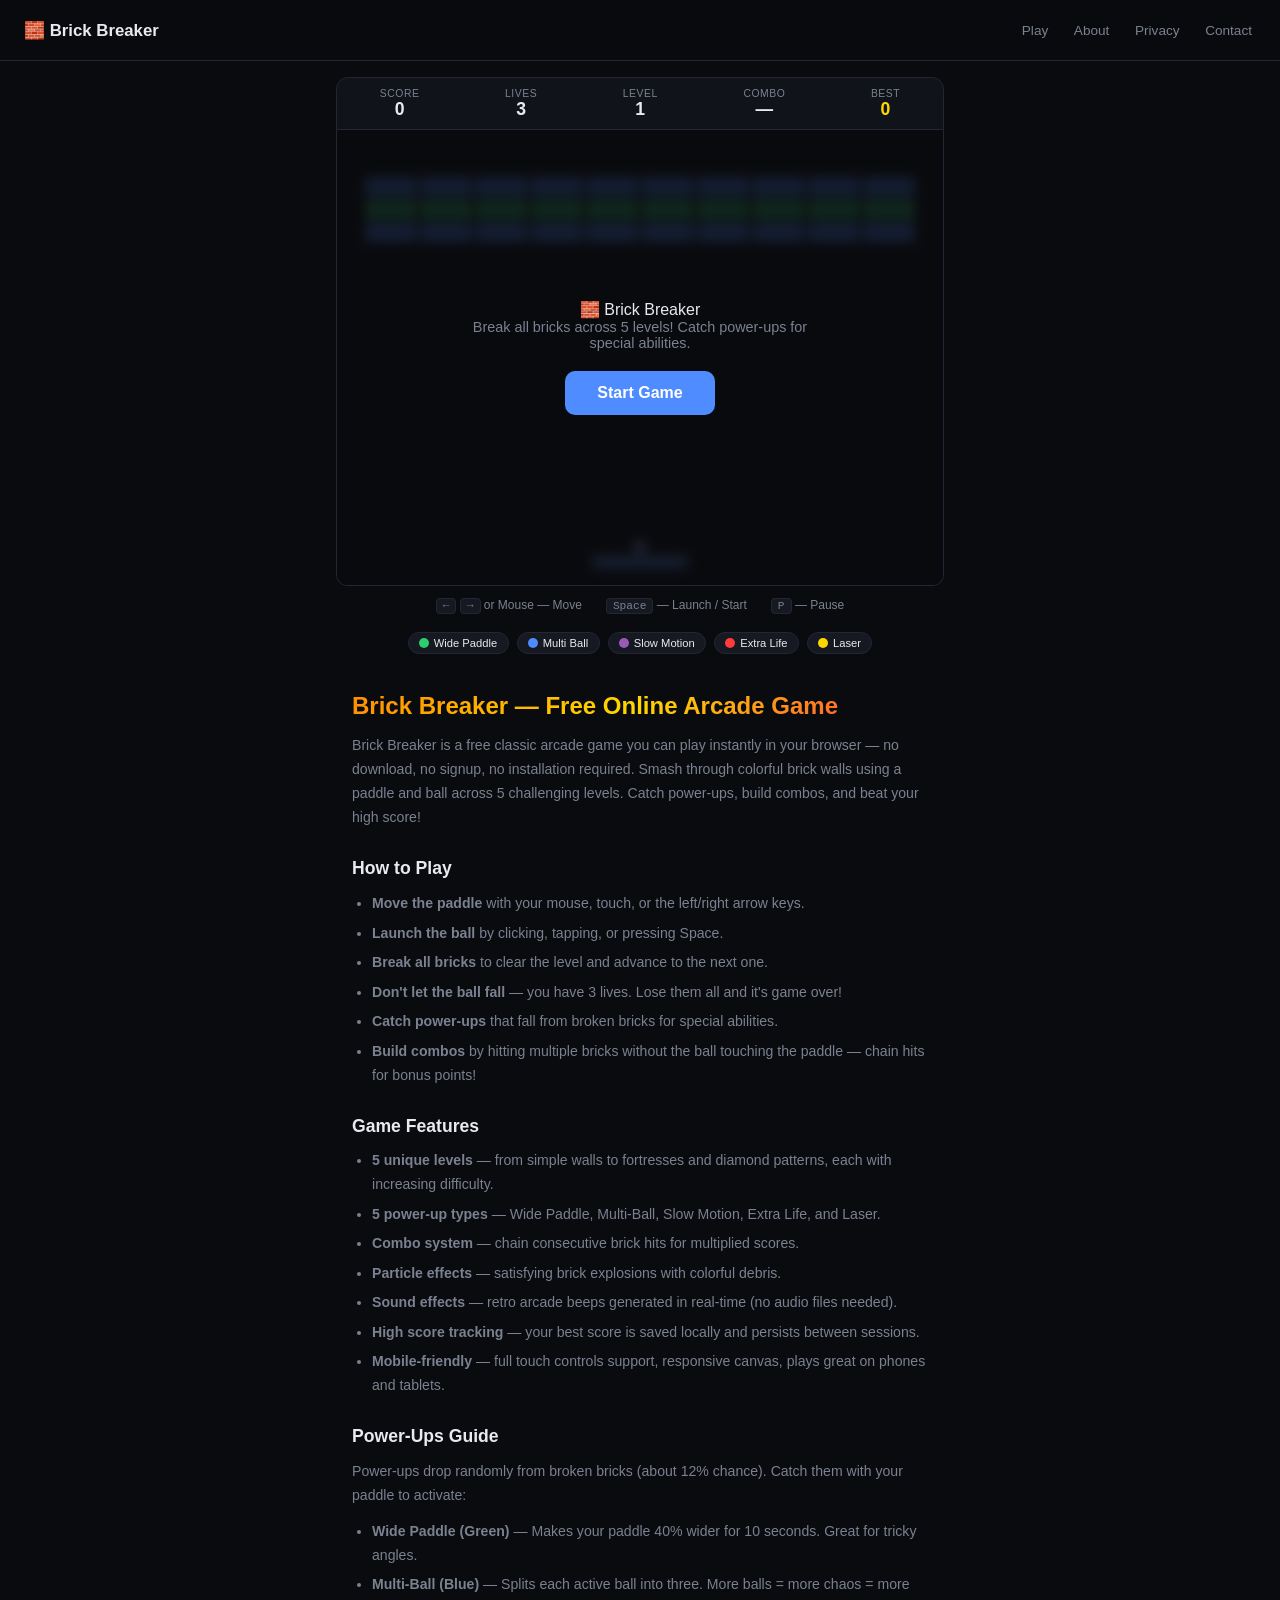
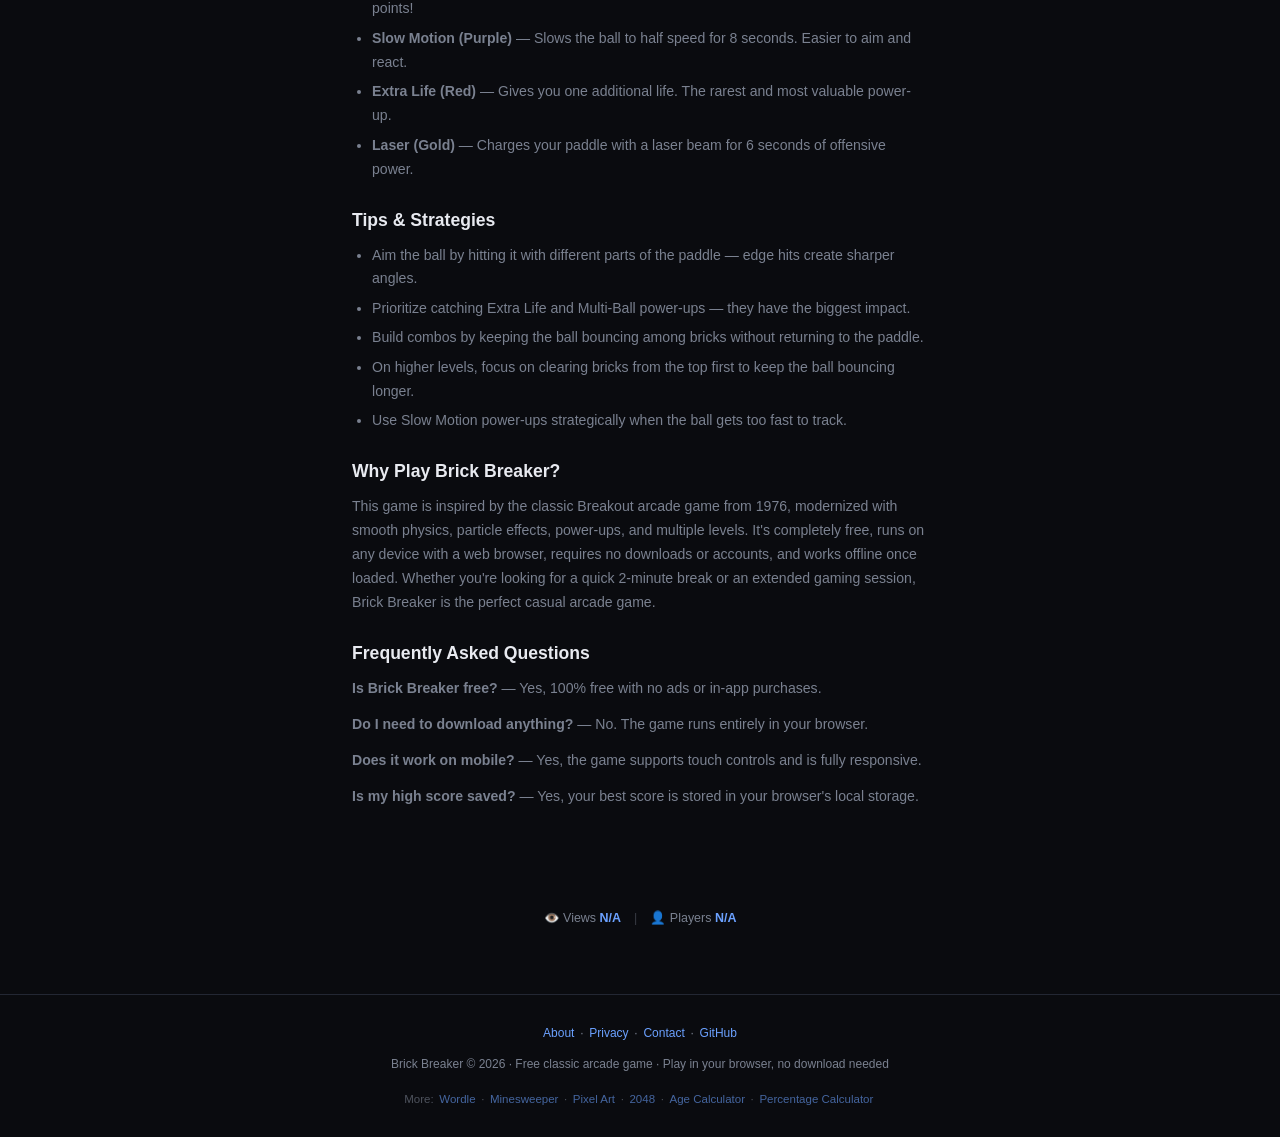
==== index.html @ 803bb469 "Fix ad empty space: controlled height + cross-origin iframe check" ====
<!DOCTYPE html>
<html lang="en">
<head>
    <meta charset="UTF-8">
    <meta name="viewport" content="width=device-width, initial-scale=1.0">
    <meta name="theme-color" content="#0a0b0f">
    <meta name="description" content="Play Brick Breaker — free arcade game with 5 levels, power-ups, and combos. No download, instant play.">
    <meta name="author" content="Brick Breaker">
    <meta name="robots" content="index, follow">
    <link rel="canonical" href="https://jimmywithfiona.com/brick-breaker/">

    <meta name="keywords" content="brick breaker, play brick breaker, brick breaker online, arcade game, breakout game, classic arcade">
    <meta property="og:type" content="website">
    <meta property="og:site_name" content="Brick Breaker">
    <meta property="og:locale" content="en_US">
    <meta property="og:title" content="Brick Breaker — Free Arcade Game | Play Online">
    <meta property="og:description" content="Play Brick Breaker — free arcade game with 5 levels, power-ups, and combos. No download, instant play.">
    <meta property="og:url" content="https://jimmywithfiona.com/brick-breaker/">
    <meta property="og:image" content="https://jimmywithfiona.com/brick-breaker/og.png">
    <meta name="twitter:card" content="summary_large_image">
    <meta name="twitter:title" content="Brick Breaker — Free Arcade Game | Play Online">
    <meta name="twitter:description" content="Play Brick Breaker — free arcade game with 5 levels, power-ups, and combos. No download, instant play.">
    <meta name="twitter:image" content="https://jimmywithfiona.com/brick-breaker/og.png">

    <!-- Favicon -->
    <link rel="icon" type="image/svg+xml" href="favicon.svg">
<link rel="apple-touch-icon" href="apple-touch-icon.png">    <meta name="apple-mobile-web-app-title" content="Brick Breaker">

    <!-- Open Graph -->

    <!-- Twitter Card -->

    <!-- Preconnect for performance -->
    <link rel="preconnect" href="https://pagead2.googlesyndication.com">
    <link rel="preconnect" href="https://api.counterapi.dev">

    <title>Brick Breaker — Free Arcade Game | Play Online</title>

    <!-- Structured Data: VideoGame -->
    <script type="application/ld+json">
    {
      "@context": "https://schema.org",
      "@type": "VideoGame",
      "name": "Brick Breaker",
      "alternateName": "Breakout Game",
      "description": "A free classic arcade brick breaking game with 5 levels, power-ups, combos, and particle effects. Play instantly in your browser — no download required.",
      "url": "https://jimmywithfiona.com/brick-breaker/",
      "genre": ["Arcade", "Action", "Puzzle", "Casual"],
      "gamePlatform": "Web Browser",
      "applicationCategory": "Game",
      "operatingSystem": "Any (Web Browser)",
      "playMode": "SinglePlayer",
      "inLanguage": "en",
      "offers": {
        "@type": "Offer",
        "price": "0",
        "priceCurrency": "USD"
      },
      "publisher": {
        "@type": "Organization",
        "name": "Brick Breaker",
        "url": "https://jimmywithfiona.com/brick-breaker/"
      }
    }
    </script>
    <!-- Structured Data: FAQPage -->
    <script type="application/ld+json">
    {
      "@context": "https://schema.org",
      "@type": "FAQPage",
      "mainEntity": [
        {
          "@type": "Question",
          "name": "Is Brick Breaker free to play?",
          "acceptedAnswer": { "@type": "Answer", "text": "Yes, Brick Breaker is 100% free with no ads or in-app purchases. Play directly in your browser." }
        },
        {
          "@type": "Question",
          "name": "Do I need to download anything to play?",
          "acceptedAnswer": { "@type": "Answer", "text": "No. The game runs entirely in your browser with no downloads or installations required." }
        },
        {
          "@type": "Question",
          "name": "Does Brick Breaker work on mobile phones?",
          "acceptedAnswer": { "@type": "Answer", "text": "Yes, the game supports touch controls and is fully responsive, working great on phones and tablets." }
        },
        {
          "@type": "Question",
          "name": "Is my high score saved?",
          "acceptedAnswer": { "@type": "Answer", "text": "Yes, your best score is stored in your browser's local storage and persists between sessions." }
        },
        {
          "@type": "Question",
          "name": "How many levels does Brick Breaker have?",
          "acceptedAnswer": { "@type": "Answer", "text": "The game has 5 unique levels with distinct layouts: rows, pyramid, checkerboard, fortress, and diamond patterns." }
        }
      ]
    }
    </script>
    <!-- Structured Data: BreadcrumbList -->
    <script type="application/ld+json">
    {
      "@context": "https://schema.org",
      "@type": "BreadcrumbList",
      "itemListElement": [
        { "@type": "ListItem", "position": 1, "name": "Home", "item": "https://jimmywithfiona.com/" },
        { "@type": "ListItem", "position": 2, "name": "Brick Breaker", "item": "https://jimmywithfiona.com/brick-breaker/" }
      ]
    }
    </script>

    <style>
        * { margin: 0; padding: 0; box-sizing: border-box; }
        :root {
            --bg: #0a0b0f;
            --bg-2: #11131a;
            --card: #161922;
            --border: #232733;
            --text: #e8eaf0;
            --text-dim: #7a8190;
            --accent: #4f8cff;
            --accent-hover: #6ba1ff;
            --red: #ff3b3b;
            --green: #2ecc71;
            --gold: #ffd700;
        }
        body {
            font-family: -apple-system, BlinkMacSystemFont, "Segoe UI", Roboto, "Helvetica Neue", sans-serif;
            background: var(--bg);
            color: var(--text);
            min-height: 100vh;
            display: flex;
            flex-direction: column;
            align-items: center;
        }
        .navbar {
            width: 100%;
            display: flex;
            justify-content: space-between;
            align-items: center;
            padding: 0.75rem 1.5rem;
            border-bottom: 1px solid var(--border);
            position: sticky;
            top: 0;
            background: rgba(10,11,15,0.92);
            backdrop-filter: blur(12px);
            z-index: 50;
        }
        .navbar .brand {
            font-weight: 800;
            color: var(--text);
            text-decoration: none;
            font-size: 1.05rem;
            display: flex;
            align-items: center;
            gap: 0.4rem;
        }
        .navbar .nav-links { display: flex; gap: 1.1rem; }
        .navbar .nav-links a {
            color: var(--text-dim);
            text-decoration: none;
            font-size: 0.85rem;
            transition: color .2s;
        }
        .navbar .nav-links a:hover { color: var(--text); }

        .game-wrap {
            width: 100%;
            max-width: 640px;
            padding: 1rem;
        }

        /* HUD */
        .hud {
            display: flex;
            justify-content: space-around;
            padding: 0.6rem 0;
            background: var(--bg-2);
            border: 1px solid var(--border);
            border-radius: 12px 12px 0 0;
            font-size: 0.8rem;
        }
        .hud-item { display: flex; flex-direction: column; align-items: center; }
        .hud-label { color: var(--text-dim); font-size: 0.65rem; text-transform: uppercase; letter-spacing: 0.05em; }
        .hud-value { font-weight: 700; font-size: 1.1rem; font-variant-numeric: tabular-nums; }
        .hud-value.gold { color: var(--gold); }

        /* Canvas */
        .canvas-container {
            position: relative;
            background: var(--bg-2);
            border: 1px solid var(--border);
            border-top: none;
            border-radius: 0 0 12px 12px;
            overflow: hidden;
        }
        canvas {
            display: block;
            width: 100%;
            height: auto;
            background: var(--bg);
            touch-action: none;
        }
        .overlay {
            position: absolute;
            inset: 0;
            background: rgba(10,11,15,0.85);
            backdrop-filter: blur(6px);
            display: flex;
            flex-direction: column;
            align-items: center;
            justify-content: center;
            text-align: center;
            padding: 2rem;
        }
        .overlay h2 {
            font-size: 1.8rem;
            margin-bottom: 0.5rem;
            background: linear-gradient(135deg, #ff8c00, #ffd700, #ff3b3b);
            -webkit-background-clip: text;
            -webkit-text-fill-color: transparent;
            background-clip: text;
        }
        .overlay p { color: var(--text-dim); margin-bottom: 1.25rem; font-size: 0.9rem; max-width: 340px; }
        .btn-start {
            background: var(--accent);
            color: #fff;
            border: none;
            padding: 0.8rem 2rem;
            border-radius: 10px;
            font-size: 1rem;
            font-weight: 700;
            cursor: pointer;
            transition: background .2s, transform .1s;
        }
        .btn-start:hover { background: var(--accent-hover); }
        .btn-start:active { transform: scale(0.96); }

        /* Controls hint */
        .controls {
            display: flex;
            justify-content: center;
            gap: 1.5rem;
            padding: 0.75rem;
            font-size: 0.75rem;
            color: var(--text-dim);
        }
        .controls kbd {
            background: var(--card);
            border: 1px solid var(--border);
            border-radius: 4px;
            padding: 1px 6px;
            font-size: 0.7rem;
        }

        /* Power-up legend */
        .legend {
            display: flex;
            flex-wrap: wrap;
            justify-content: center;
            gap: 0.5rem;
            padding: 0.5rem;
        }
        .legend-item {
            display: flex;
            align-items: center;
            gap: 0.3rem;
            background: var(--card);
            border: 1px solid var(--border);
            border-radius: 999px;
            padding: 0.25rem 0.65rem;
            font-size: 0.7rem;
        }
        .legend-dot { width: 10px; height: 10px; border-radius: 50%; }

        /* SEO content */
        .seo-content {
            max-width: 640px;
            padding: 1.5rem 1rem 3rem;
            color: var(--text-dim);
            font-size: 0.88rem;
            line-height: 1.7;
        }
        .seo-content h2 {
            color: var(--text);
            font-size: 1.1rem;
            margin: 1.5rem 0 0.5rem;
        }
        .seo-content h1 {
            font-size: 1.5rem;
            margin-bottom: 0.5rem;
            background: linear-gradient(135deg, #ff8c00, #ffd700, #ff3b3b);
            -webkit-background-clip: text;
            -webkit-text-fill-color: transparent;
            background-clip: text;
        }
        .seo-content p { margin-bottom: 0.75rem; }
        .seo-content ul { margin: 0 0 0.75rem 1.25rem; }
        .seo-content li { margin-bottom: 0.35rem; }

        footer {
            text-align: center;
            padding: 1.25rem;
            color: var(--text-dim);
            font-size: 0.75rem;
            border-top: 1px solid var(--border);
            width: 100%;
        }
        footer a { color: var(--accent-hover); text-decoration: none; }

        .stats {
            text-align: center;
            margin: 0 0 1rem;
            font-size: 0.78rem;
            color: var(--text-dim);
        }
        .stats strong { color: var(--accent-hover); font-variant-numeric: tabular-nums; }
        .stat-divider { margin: 0 0.6rem; opacity: 0.4; }
    

    /* UX fixes: touch targets, font sizes */
    @media (max-width: 768px) {
        .navbar .nav-links a {
            padding: 0.5rem 0.3rem;
            min-height: 44px;
            display: flex;
            align-items: center;
        }
        .navbar { padding: 0.5rem 0.75rem; }
        .navbar .brand { font-size: 0.95rem; }
        .navbar .nav-links { gap: 0.3rem; }
        input[type="text"], input[type="number"], select, textarea {
            font-size: 16px !important;
        }
        .tab { min-height: 44px; display: flex; align-items: center; }
        .preset-btn { min-height: 44px; }
        .unit-toggle button { min-height: 44px; padding: 0.5rem 0.75rem; }
        .btn { min-height: 44px; }
        .legend-item, .outlet { min-height: 44px; }
    }
    /* Scroll to top button */
    .scroll-top {
        position: fixed;
        bottom: 1.5rem;
        right: 1.5rem;
        width: 44px;
        height: 44px;
        border-radius: 50%;
        background: var(--accent, #4f8cff);
        color: #fff;
        border: none;
        cursor: pointer;
        font-size: 1.2rem;
        display: none;
        z-index: 100;
        align-items: center;
        justify-content: center;
        box-shadow: 0 2px 12px rgba(0,0,0,0.3);
        transition: opacity 0.3s;
    }
    .scroll-top.visible { display: flex; }

    
    /* UX: touch targets + mobile fixes */
    body { overflow-x: hidden !important; }
    .nav-links a, .navbar .nav-links a, .topbar .nav-links a {
        display: inline-flex; align-items: center;
        min-height: 36px; padding: 0.4rem 0.25rem;
    }
    footer a, footer p a {
        display: inline-block; min-height: 36px; line-height: 36px;
        padding: 0 0.15rem;
    }
    @media (max-width: 768px) {
        .nav-links a, .navbar .nav-links a, .topbar .nav-links a, footer a {
            min-height: 44px !important; line-height: 44px;
            padding: 0 0.3rem;
        }
        .nav-links, .navbar .nav-links, .topbar .nav-links { flex-wrap: wrap; gap: 0.2rem; }
        input, select, textarea { font-size: 16px !important; }
        .tab, .preset-btn, .unit-toggle button, .btn { min-height: 44px; }
        .tool-link, .outlet, .story, .quiz-option { min-height: 44px; }
    }    .navbar .nav-links a, .topbar .nav-links a, .nav-links a {
        padding: 0.5rem 0.25rem;
        min-height: 36px;
        display: inline-flex;
        align-items: center;
    }
    body { overflow-x: hidden; }
    @media (max-width: 768px) {
        .navbar .nav-links a, .topbar .nav-links a, .nav-links a {
            min-height: 44px;
            padding: 0.5rem 0.4rem;
        }
        .navbar .nav-links, .topbar .nav-links, .nav-links {
            flex-wrap: wrap;
            gap: 0.2rem;
        }
        input, select, textarea { font-size: 16px !important; }
        .tab, .preset-btn, .unit-toggle button, .btn { min-height: 44px; }
    }

    </style>
    <link rel="prefetch" href="/game-2048/">
    <link rel="prefetch" href="/win98-simulator/">
<script type="application/ld+json">
{"@context":"https://schema.org","@type":"WebApplication","name":"Brick","url":"https://jimmywithfiona.com/brick-breaker/","description":"Play Brick Breaker — free arcade game with 5 levels, power-ups, and combos. No download, instant play.","applicationCategory":"DesignApplication","operatingSystem":"Any (Web Browser)","offers":{"@type":"Offer","price":"0","priceCurrency":"USD"}}
</script>
</head>
<body>

<nav class="navbar">
    <a class="brand" href="index.html">🧱 Brick Breaker</a>
    <div class="nav-links">
        <a href="index.html">Play</a>
        <a href="about.html">About</a>
        <a href="privacy.html">Privacy</a>
        <a href="contact.html">Contact</a>
    </div>
</nav>

<main class="game-wrap">
<!-- AdSense Ad Unit -->
<ins class="adsbygoogle"
     style="display:block;max-height:280px;overflow:hidden;min-height:0"
     data-ad-client="ca-pub-1840337371416691"
     data-ad-slot="5549785669"
     data-ad-format="auto"
     data-full-width-responsive="true"></ins>
<script>
     (adsbygoogle = window.adsbygoogle || []).push({});
     window.addEventListener('load',function(){setTimeout(function(){document.querySelectorAll('ins.adsbygoogle[data-ad-slot="5549785669"]').forEach(function(el){try{var ifr=el.querySelector('iframe');if(ifr){var ib=ifr.contentWindow.document.body;if(!ib||ib.scrollHeight<10){el.style.display='none';}}}catch(e){var r=el.getBoundingClientRect();if(r.height<10){el.style.display='none';}}});},6000);});
</script>


    <!-- HUD -->
    <div class="hud">
        <div class="hud-item"><span class="hud-label">Score</span><span class="hud-value" id="score">0</span></div>
        <div class="hud-item"><span class="hud-label">Lives</span><span class="hud-value" id="lives">3</span></div>
        <div class="hud-item"><span class="hud-label">Level</span><span class="hud-value" id="level">1</span></div>
        <div class="hud-item"><span class="hud-label">Combo</span><span class="hud-value" id="combo">—</span></div>
        <div class="hud-item"><span class="hud-label">Best</span><span class="hud-value gold" id="highScore">0</span></div>
    </div>

    <!-- Canvas -->
    <div class="canvas-container">
        <canvas id="gameCanvas" width="640" height="480"></canvas>
        <div class="overlay" id="overlay">
            <div id="overlayTitle" class="overlay-title">🧱 Brick Breaker</div>
            <p id="overlayText">Break all bricks across 5 levels! Catch power-ups for special abilities.</p>
            <button class="btn-start" id="startBtn">Start Game</button>
        </div>
    </div>

    <!-- Controls -->
    <div class="controls">
        <span><kbd>←</kbd> <kbd>→</kbd> or Mouse — Move</span>
        <span><kbd>Space</kbd> — Launch / Start</span>
        <span><kbd>P</kbd> — Pause</span>
    </div>

    <!-- Power-up legend -->
    <div class="legend">
        <div class="legend-item"><span class="legend-dot" style="background:#2ecc71"></span>Wide Paddle</div>
        <div class="legend-item"><span class="legend-dot" style="background:#4f8cff"></span>Multi Ball</div>
        <div class="legend-item"><span class="legend-dot" style="background:#9b59b6"></span>Slow Motion</div>
        <div class="legend-item"><span class="legend-dot" style="background:#ff3b3b"></span>Extra Life</div>
        <div class="legend-item"><span class="legend-dot" style="background:#ffd700"></span>Laser</div>
    </div>
</div>

<!-- SEO Content (below game, crawlable) -->
<div class="seo-content">
    <h1>Brick Breaker — Free Online Arcade Game</h1>
    <p>Brick Breaker is a free classic arcade game you can play instantly in your browser — no download, no signup, no installation required. Smash through colorful brick walls using a paddle and ball across 5 challenging levels. Catch power-ups, build combos, and beat your high score!</p>

    <h2>How to Play</h2>
    <ul>
        <li><strong>Move the paddle</strong> with your mouse, touch, or the left/right arrow keys.</li>
        <li><strong>Launch the ball</strong> by clicking, tapping, or pressing Space.</li>
        <li><strong>Break all bricks</strong> to clear the level and advance to the next one.</li>
        <li><strong>Don't let the ball fall</strong> — you have 3 lives. Lose them all and it's game over!</li>
        <li><strong>Catch power-ups</strong> that fall from broken bricks for special abilities.</li>
        <li><strong>Build combos</strong> by hitting multiple bricks without the ball touching the paddle — chain hits for bonus points!</li>
    </ul>

    <h2>Game Features</h2>
    <ul>
        <li><strong>5 unique levels</strong> — from simple walls to fortresses and diamond patterns, each with increasing difficulty.</li>
        <li><strong>5 power-up types</strong> — Wide Paddle, Multi-Ball, Slow Motion, Extra Life, and Laser.</li>
        <li><strong>Combo system</strong> — chain consecutive brick hits for multiplied scores.</li>
        <li><strong>Particle effects</strong> — satisfying brick explosions with colorful debris.</li>
        <li><strong>Sound effects</strong> — retro arcade beeps generated in real-time (no audio files needed).</li>
        <li><strong>High score tracking</strong> — your best score is saved locally and persists between sessions.</li>
        <li><strong>Mobile-friendly</strong> — full touch controls support, responsive canvas, plays great on phones and tablets.</li>
    </ul>

    <h2>Power-Ups Guide</h2>
    <p>Power-ups drop randomly from broken bricks (about 12% chance). Catch them with your paddle to activate:</p>
    <ul>
        <li><strong>Wide Paddle (Green)</strong> — Makes your paddle 40% wider for 10 seconds. Great for tricky angles.</li>
        <li><strong>Multi-Ball (Blue)</strong> — Splits each active ball into three. More balls = more chaos = more points!</li>
        <li><strong>Slow Motion (Purple)</strong> — Slows the ball to half speed for 8 seconds. Easier to aim and react.</li>
        <li><strong>Extra Life (Red)</strong> — Gives you one additional life. The rarest and most valuable power-up.</li>
        <li><strong>Laser (Gold)</strong> — Charges your paddle with a laser beam for 6 seconds of offensive power.</li>
    </ul>

    <h2>Tips & Strategies</h2>
    <ul>
        <li>Aim the ball by hitting it with different parts of the paddle — edge hits create sharper angles.</li>
        <li>Prioritize catching Extra Life and Multi-Ball power-ups — they have the biggest impact.</li>
        <li>Build combos by keeping the ball bouncing among bricks without returning to the paddle.</li>
        <li>On higher levels, focus on clearing bricks from the top first to keep the ball bouncing longer.</li>
        <li>Use Slow Motion power-ups strategically when the ball gets too fast to track.</li>
    </ul>

    <h2>Why Play Brick Breaker?</h2>
    <p>This game is inspired by the classic Breakout arcade game from 1976, modernized with smooth physics, particle effects, power-ups, and multiple levels. It's completely free, runs on any device with a web browser, requires no downloads or accounts, and works offline once loaded. Whether you're looking for a quick 2-minute break or an extended gaming session, Brick Breaker is the perfect casual arcade game.</p>

    <h2>Frequently Asked Questions</h2>
    <p><strong>Is Brick Breaker free?</strong> — Yes, 100% free with no ads or in-app purchases.</p>
    <p><strong>Do I need to download anything?</strong> — No. The game runs entirely in your browser.</p>
    <p><strong>Does it work on mobile?</strong> — Yes, the game supports touch controls and is fully responsive.</p>
    <p><strong>Is my high score saved?</strong> — Yes, your best score is stored in your browser's local storage.</p>
</main>

<div class="seo-content">
    <div class="stats">
        👁️ Views <strong id="pv">-</strong>
        <span class="stat-divider">|</span>
        👤 Players <strong id="uv">-</strong>
    </div>
</div>

<footer>
    <p>
        <a href="about.html">About</a> ·
        <a href="privacy.html">Privacy</a> ·
        <a href="contact.html">Contact</a> ·
        <a href="https://github.com/JimmyLLLL/brick-breaker">GitHub</a>
    </p>
    <p style="margin-top:0.4rem;">Brick Breaker © 2026 · Free classic arcade game · Play in your browser, no download needed</p>

    <div style="margin-top:0.6rem;font-size:0.72rem;opacity:0.6;">More: <a href="/wordle/">Wordle</a> · <a href="/minesweeper/">Minesweeper</a> · <a href="/pixel-art/">Pixel Art</a> · <a href="/game-2048/">2048</a> · <a href="/age-calculator/">Age Calculator</a> · <a href="/percentage-calculator/">Percentage Calculator</a></div>
</footer>

<script defer src="js/game.js"></script>
<script>
// ===== View counter (CountAPI) =====
const NS = "jimmyllll-brickbreaker";
const pvEl = document.getElementById("pv");
const uvEl = document.getElementById("uv");
fetch(`https://api.counterapi.dev/v1/${NS}/pv/up`)
    .then(r => r.json())
    .then(d => { pvEl.textContent = (d.count || 0).toLocaleString(); })
    .catch(() => { pvEl.textContent = "N/A"; });
const uvKey = "brickbreaker_uv_counted";
if (!localStorage.getItem(uvKey)) {
    fetch(`https://api.counterapi.dev/v1/${NS}/uv/up`)
        .then(r => r.json())
        .then(d => { uvEl.textContent = (d.count || 0).toLocaleString(); localStorage.setItem(uvKey, "1"); })
        .catch(() => { uvEl.textContent = "N/A"; });
} else {
    fetch(`https://api.counterapi.dev/v1/${NS}/uv`)
        .then(r => r.json())
        .then(d => { uvEl.textContent = (d.count || 0).toLocaleString(); })
        .catch(() => { uvEl.textContent = "N/A"; });
}
</script>
</body>
</html>
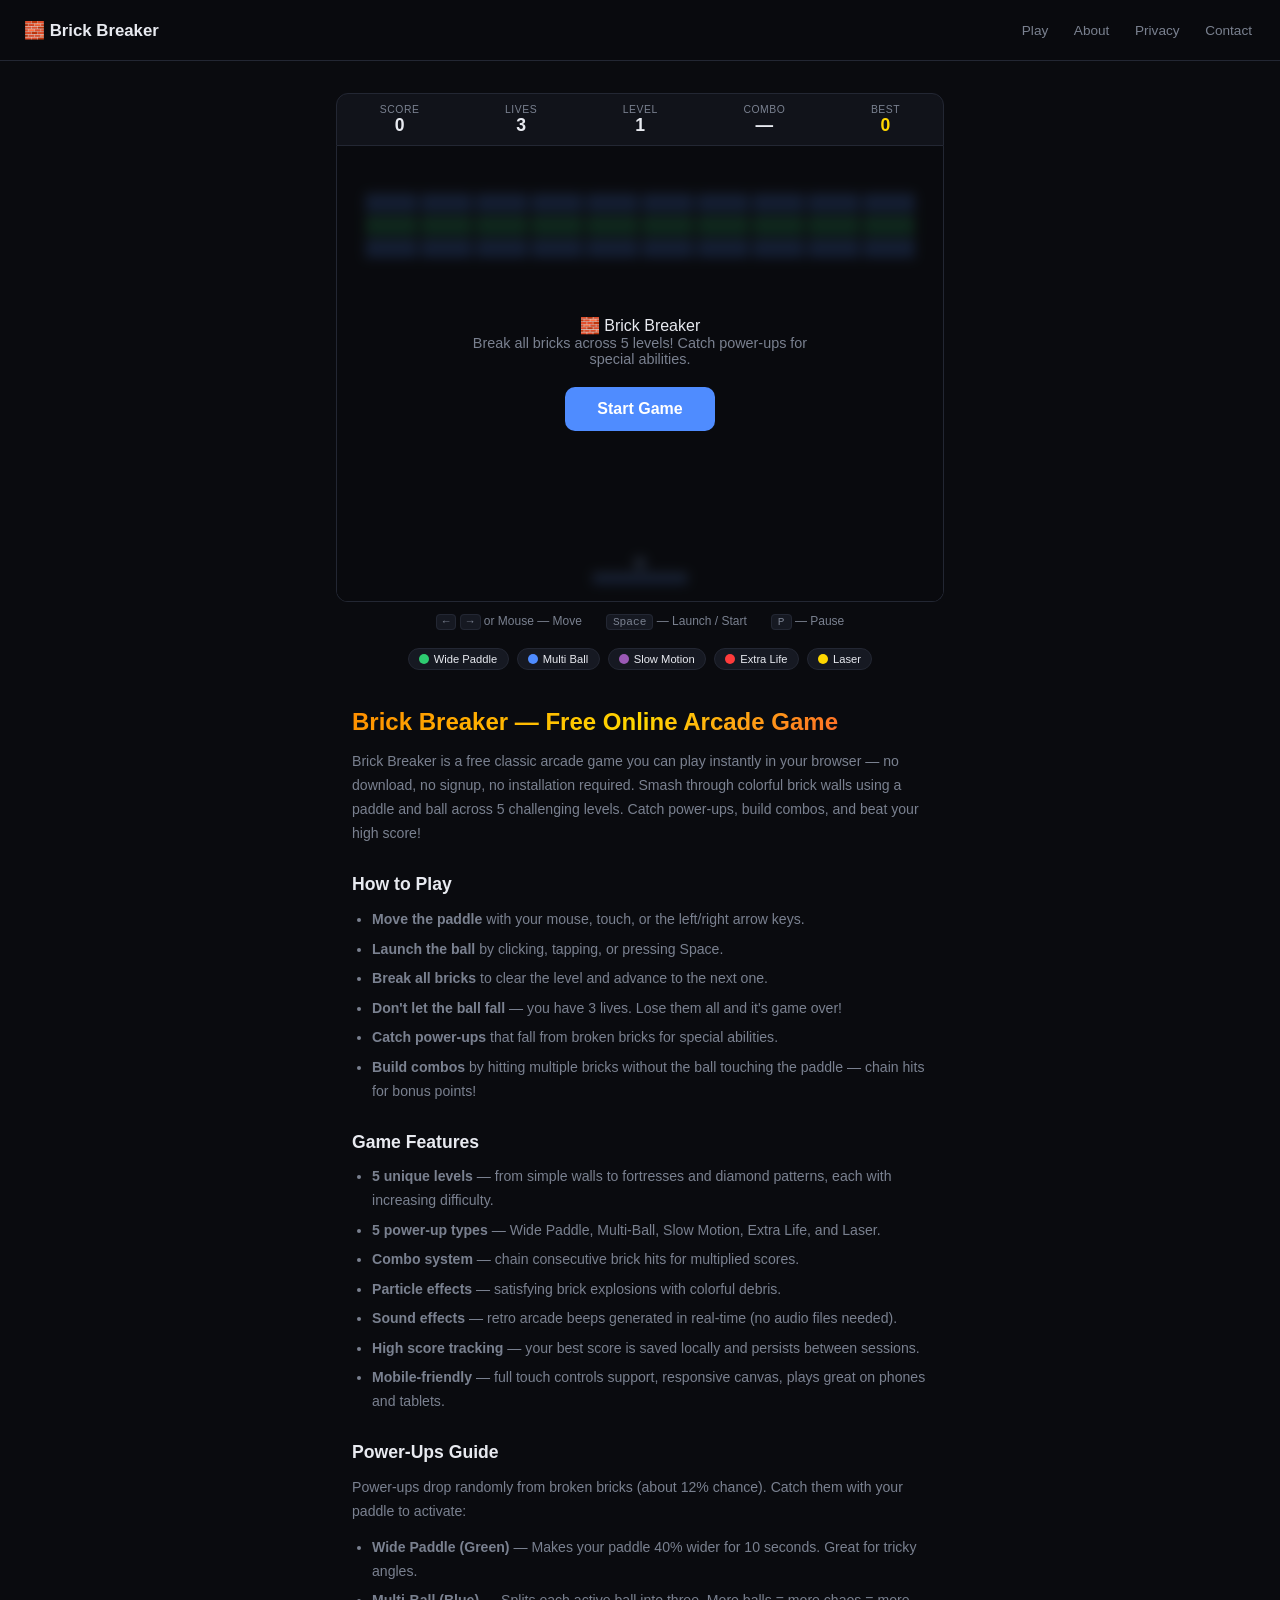
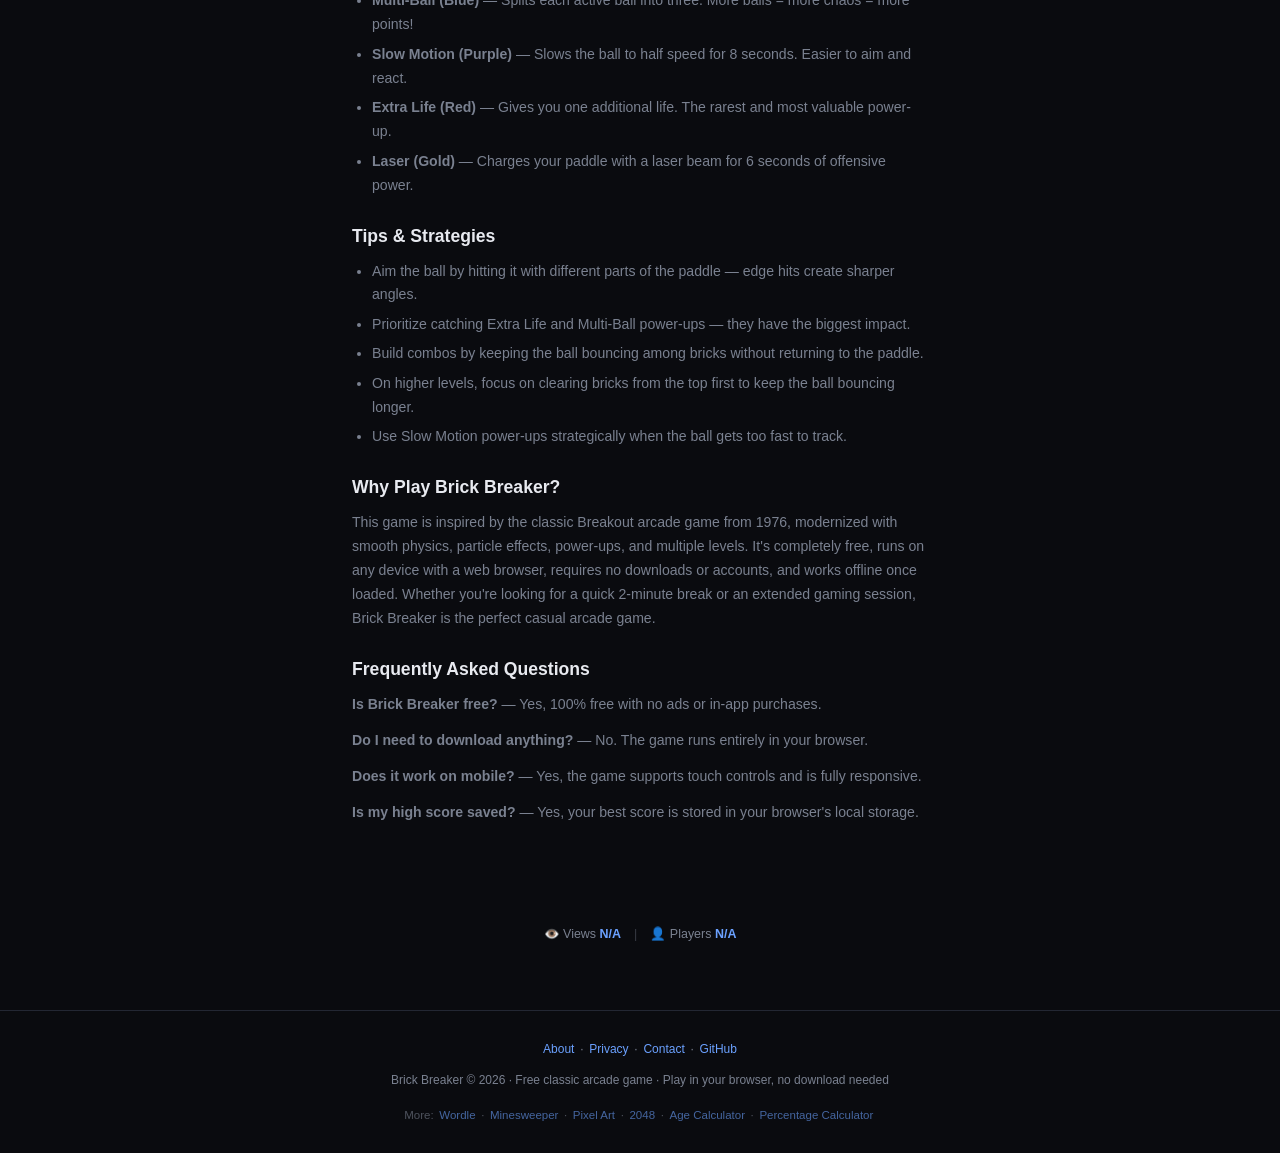
==== commit c58f1e79: "Fix ad space: wrap ad in collapsible container, hide when empty after 8s" ====
--- a/index.html
+++ b/index.html
@@ -421,16 +421,18 @@
 
 <main class="game-wrap">
 <!-- AdSense Ad Unit -->
+<div class="ad-container" style="text-align:center;min-height:0;max-height:120px;overflow:hidden;transition:max-height .3s;margin:0 0 1rem;">
 <ins class="adsbygoogle"
-     style="display:block;max-height:280px;overflow:hidden;min-height:0"
+     style="display:block"
      data-ad-client="ca-pub-1840337371416691"
      data-ad-slot="5549785669"
      data-ad-format="auto"
      data-full-width-responsive="true"></ins>
 <script>
      (adsbygoogle = window.adsbygoogle || []).push({});
-     window.addEventListener('load',function(){setTimeout(function(){document.querySelectorAll('ins.adsbygoogle[data-ad-slot="5549785669"]').forEach(function(el){try{var ifr=el.querySelector('iframe');if(ifr){var ib=ifr.contentWindow.document.body;if(!ib||ib.scrollHeight<10){el.style.display='none';}}}catch(e){var r=el.getBoundingClientRect();if(r.height<10){el.style.display='none';}}});},6000);});
+     setTimeout(function(){var c=document.querySelector('.ad-container');if(!c)return;var ins=c.querySelector('ins.adsbygoogle');var ifr=ins&&ins.querySelector('iframe');if(!ifr){c.style.display='none';return;}ifr.addEventListener('load',function(){try{var b=ifr.contentWindow.document.body;if(!b||b.scrollHeight<15){c.style.maxHeight='0';c.style.margin='0';}}catch(e){}});setTimeout(function(){try{var b=ifr.contentWindow.document.body;if(!b||b.scrollHeight<15){c.style.maxHeight='0';c.style.margin='0';}}catch(e){var r=ifr.getBoundingClientRect();if(r.height<15){c.style.maxHeight='0';c.style.margin='0';}}},8000);},3000);
 </script>
+</div>
 
 
     <!-- HUD -->
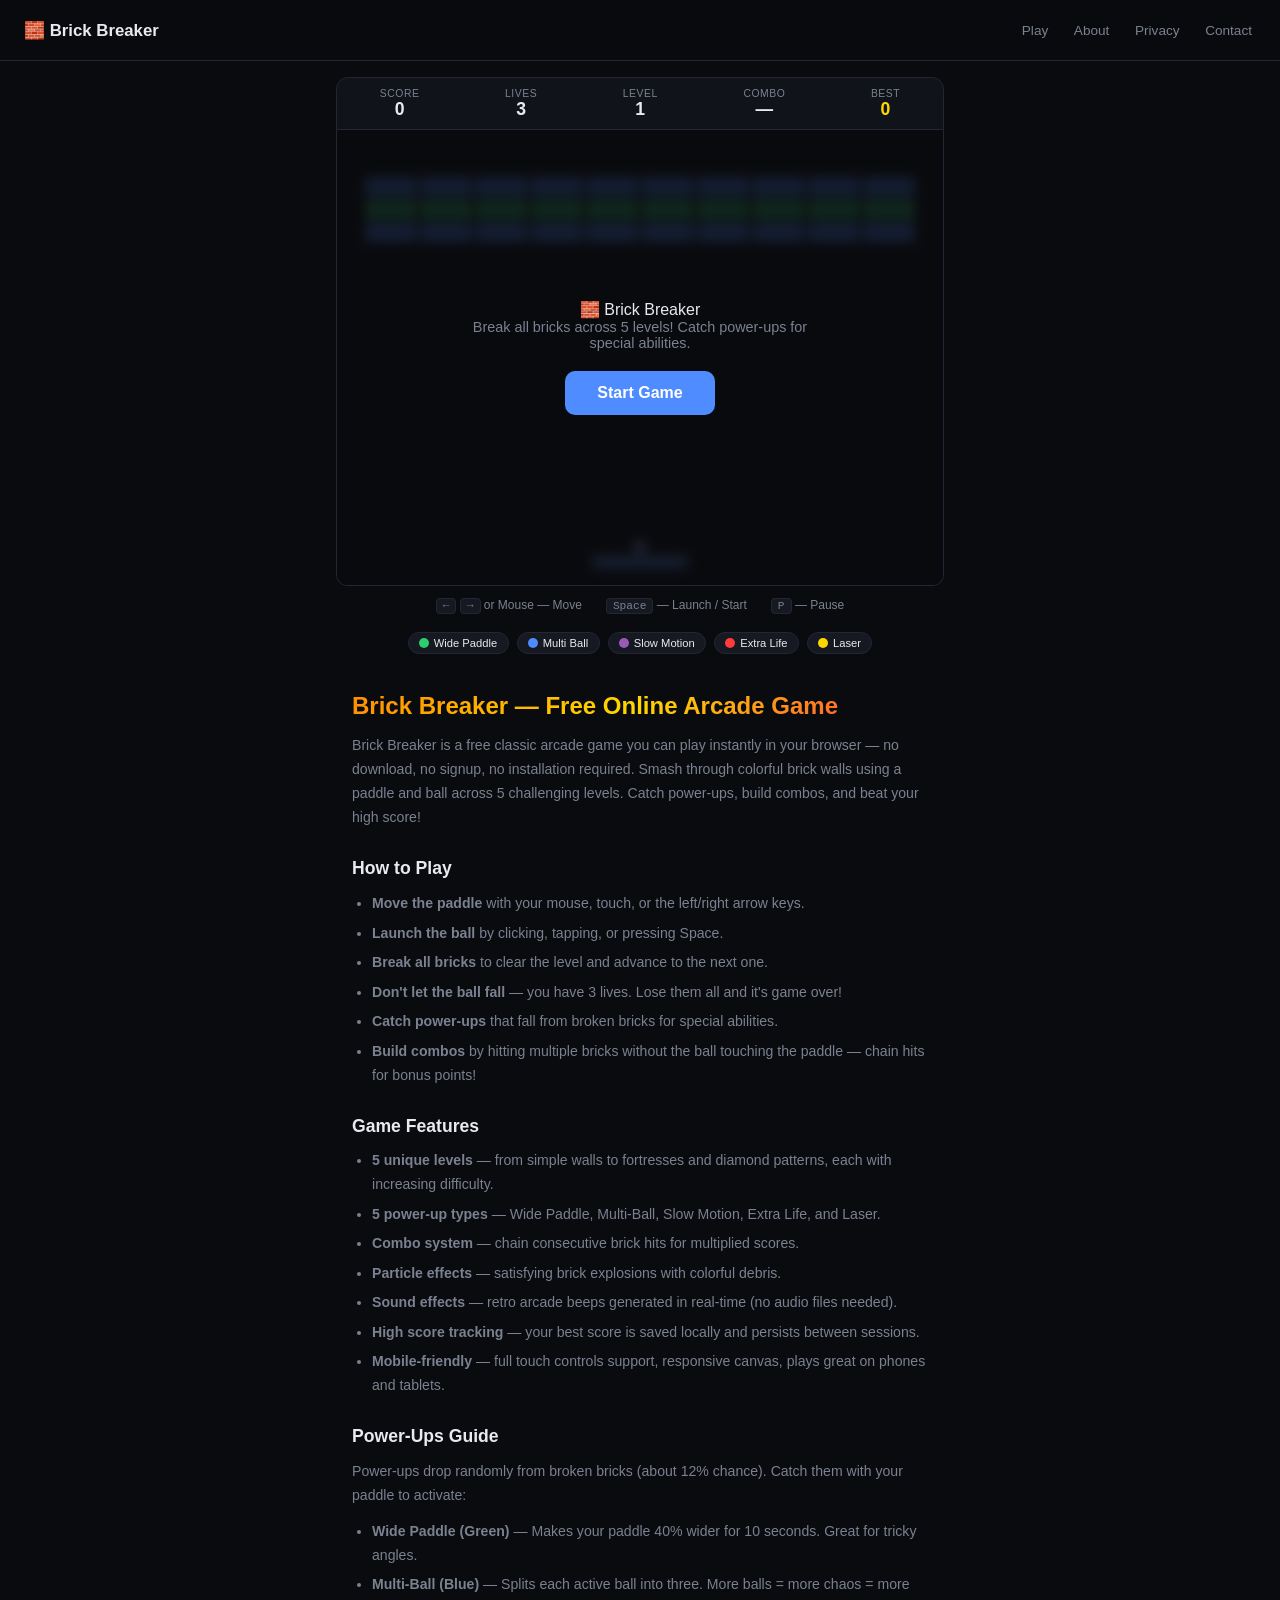
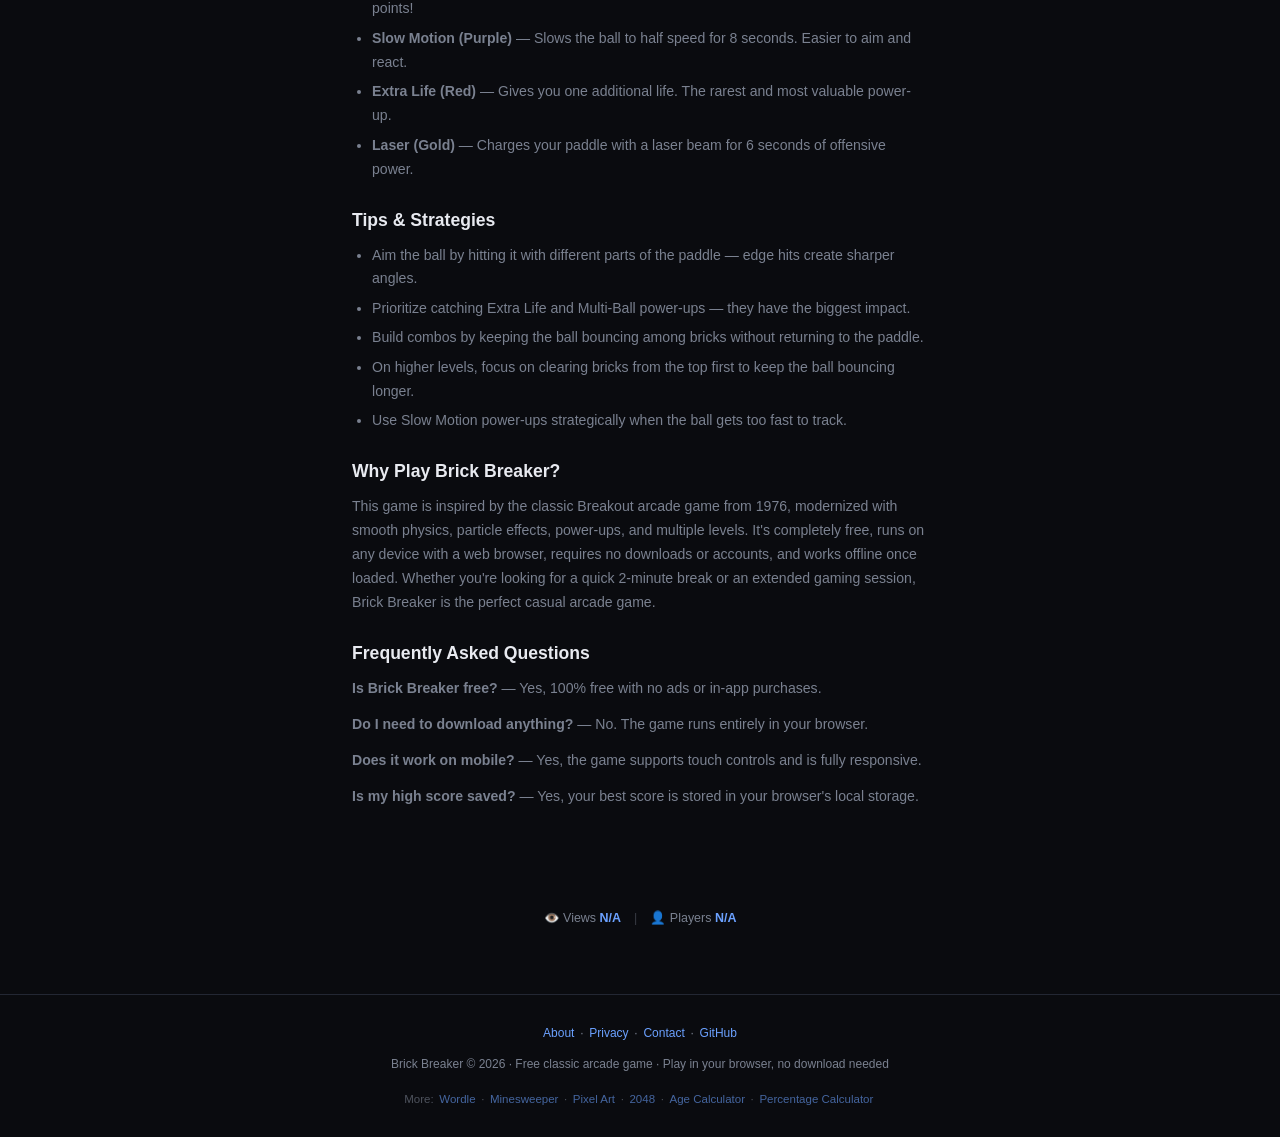
==== commit 0a3cd785: "Simplify ad code to standard AdSense, remove collapse hacks" ====
--- a/index.html
+++ b/index.html
@@ -421,7 +421,6 @@
 
 <main class="game-wrap">
 <!-- AdSense Ad Unit -->
-<div class="ad-container" style="text-align:center;min-height:0;max-height:120px;overflow:hidden;transition:max-height .3s;margin:0 0 1rem;">
 <ins class="adsbygoogle"
      style="display:block"
      data-ad-client="ca-pub-1840337371416691"
@@ -430,9 +429,7 @@
      data-full-width-responsive="true"></ins>
 <script>
      (adsbygoogle = window.adsbygoogle || []).push({});
-     setTimeout(function(){var c=document.querySelector('.ad-container');if(!c)return;var ins=c.querySelector('ins.adsbygoogle');var ifr=ins&&ins.querySelector('iframe');if(!ifr){c.style.display='none';return;}ifr.addEventListener('load',function(){try{var b=ifr.contentWindow.document.body;if(!b||b.scrollHeight<15){c.style.maxHeight='0';c.style.margin='0';}}catch(e){}});setTimeout(function(){try{var b=ifr.contentWindow.document.body;if(!b||b.scrollHeight<15){c.style.maxHeight='0';c.style.margin='0';}}catch(e){var r=ifr.getBoundingClientRect();if(r.height<15){c.style.maxHeight='0';c.style.margin='0';}}},8000);},3000);
 </script>
-</div>
 
 
     <!-- HUD -->
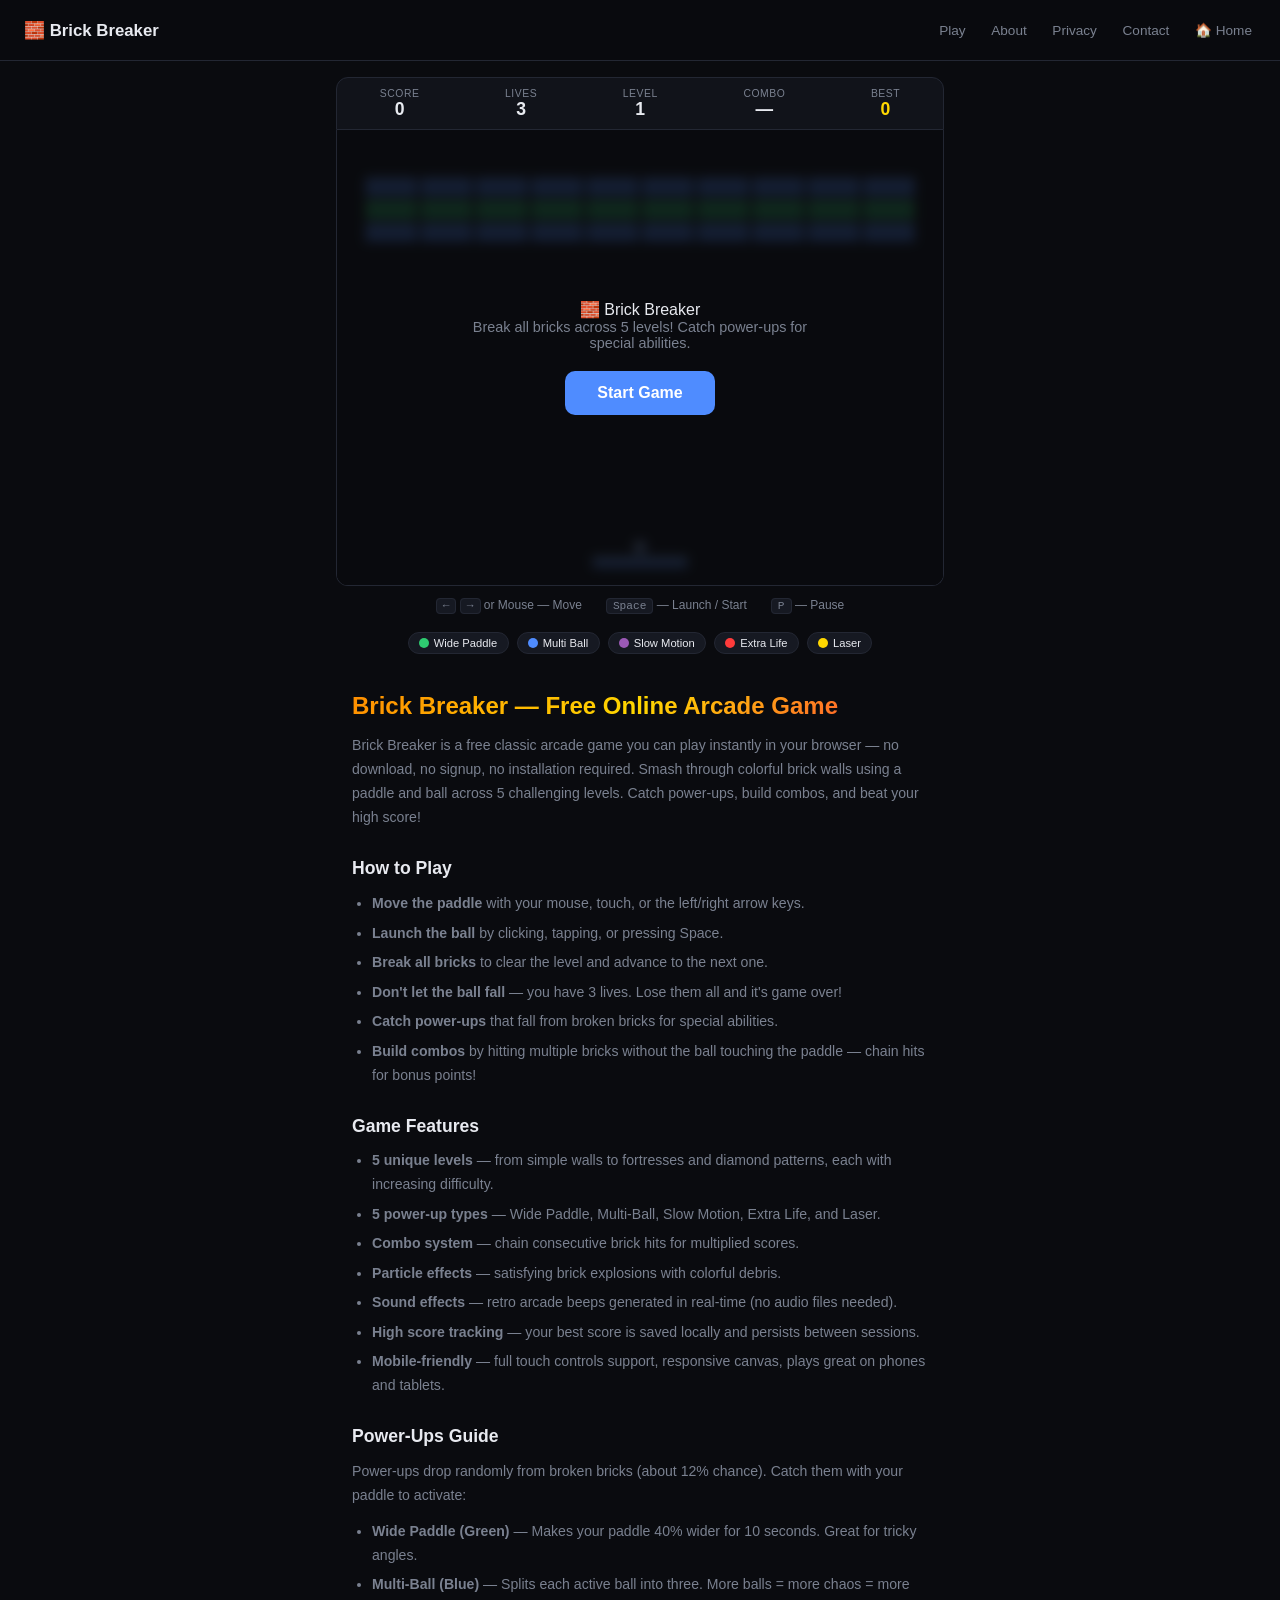
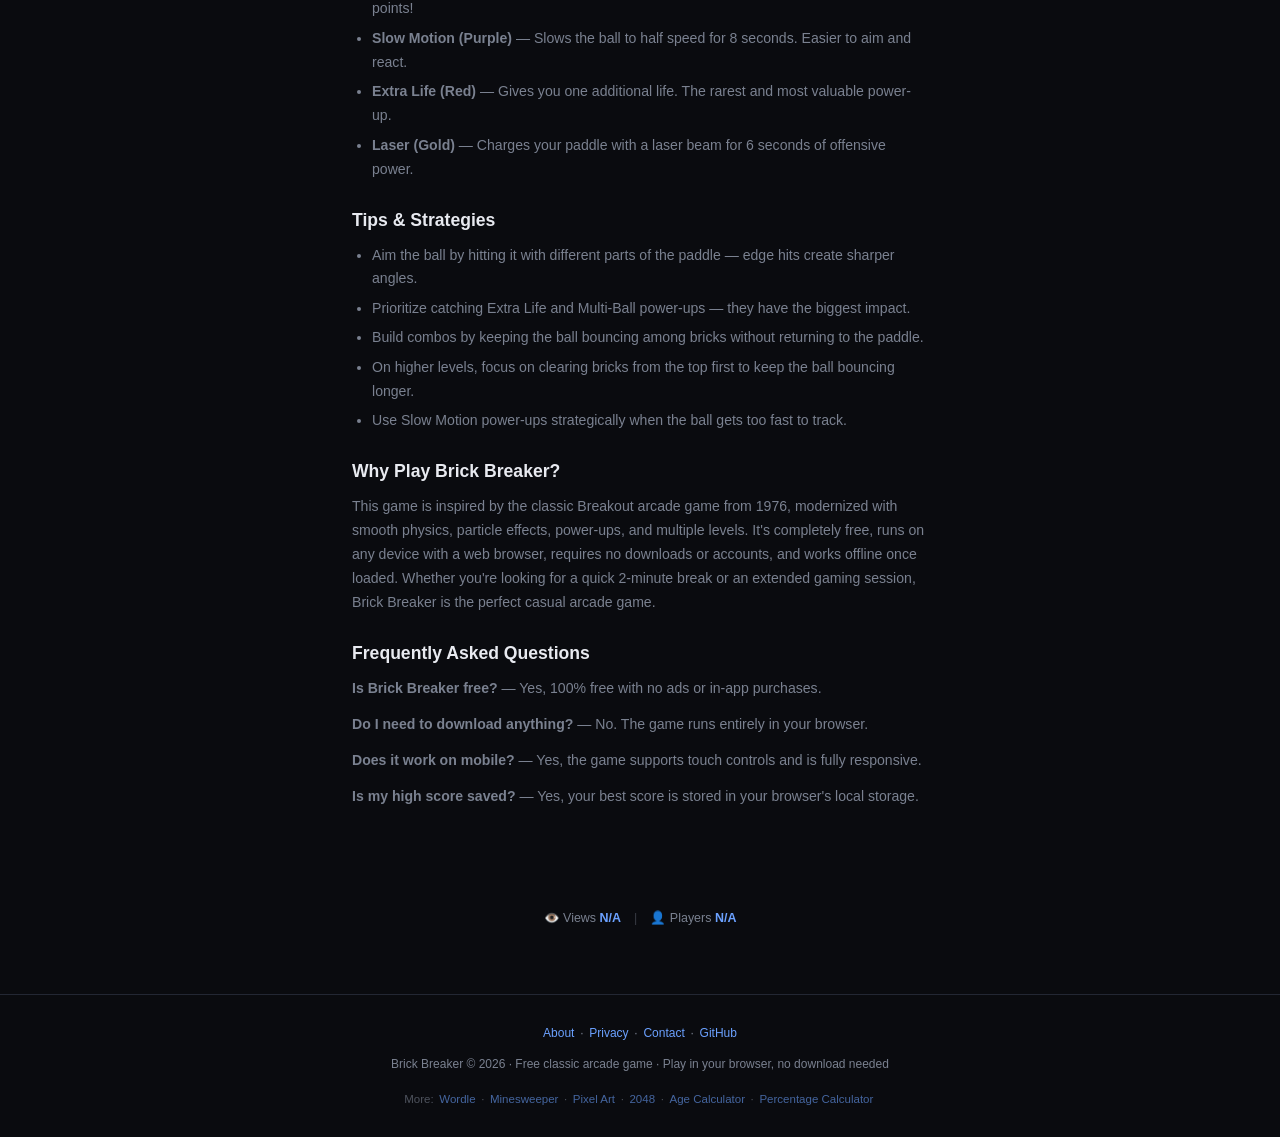
==== commit 243e1af6: "SEO+Nav: fix brand links to absolute paths, add Home link to all pages" ====
--- a/index.html
+++ b/index.html
@@ -410,12 +410,13 @@
 <body>
 
 <nav class="navbar">
-    <a class="brand" href="index.html">🧱 Brick Breaker</a>
+    <a class="brand" href="/brick-breaker/">🧱 Brick Breaker</a>
     <div class="nav-links">
-        <a href="index.html">Play</a>
+        <a href="/brick-breaker/">Play</a>
         <a href="about.html">About</a>
         <a href="privacy.html">Privacy</a>
         <a href="contact.html">Contact</a>
+        <a href="/">🏠 Home</a>
     </div>
 </nav>
 
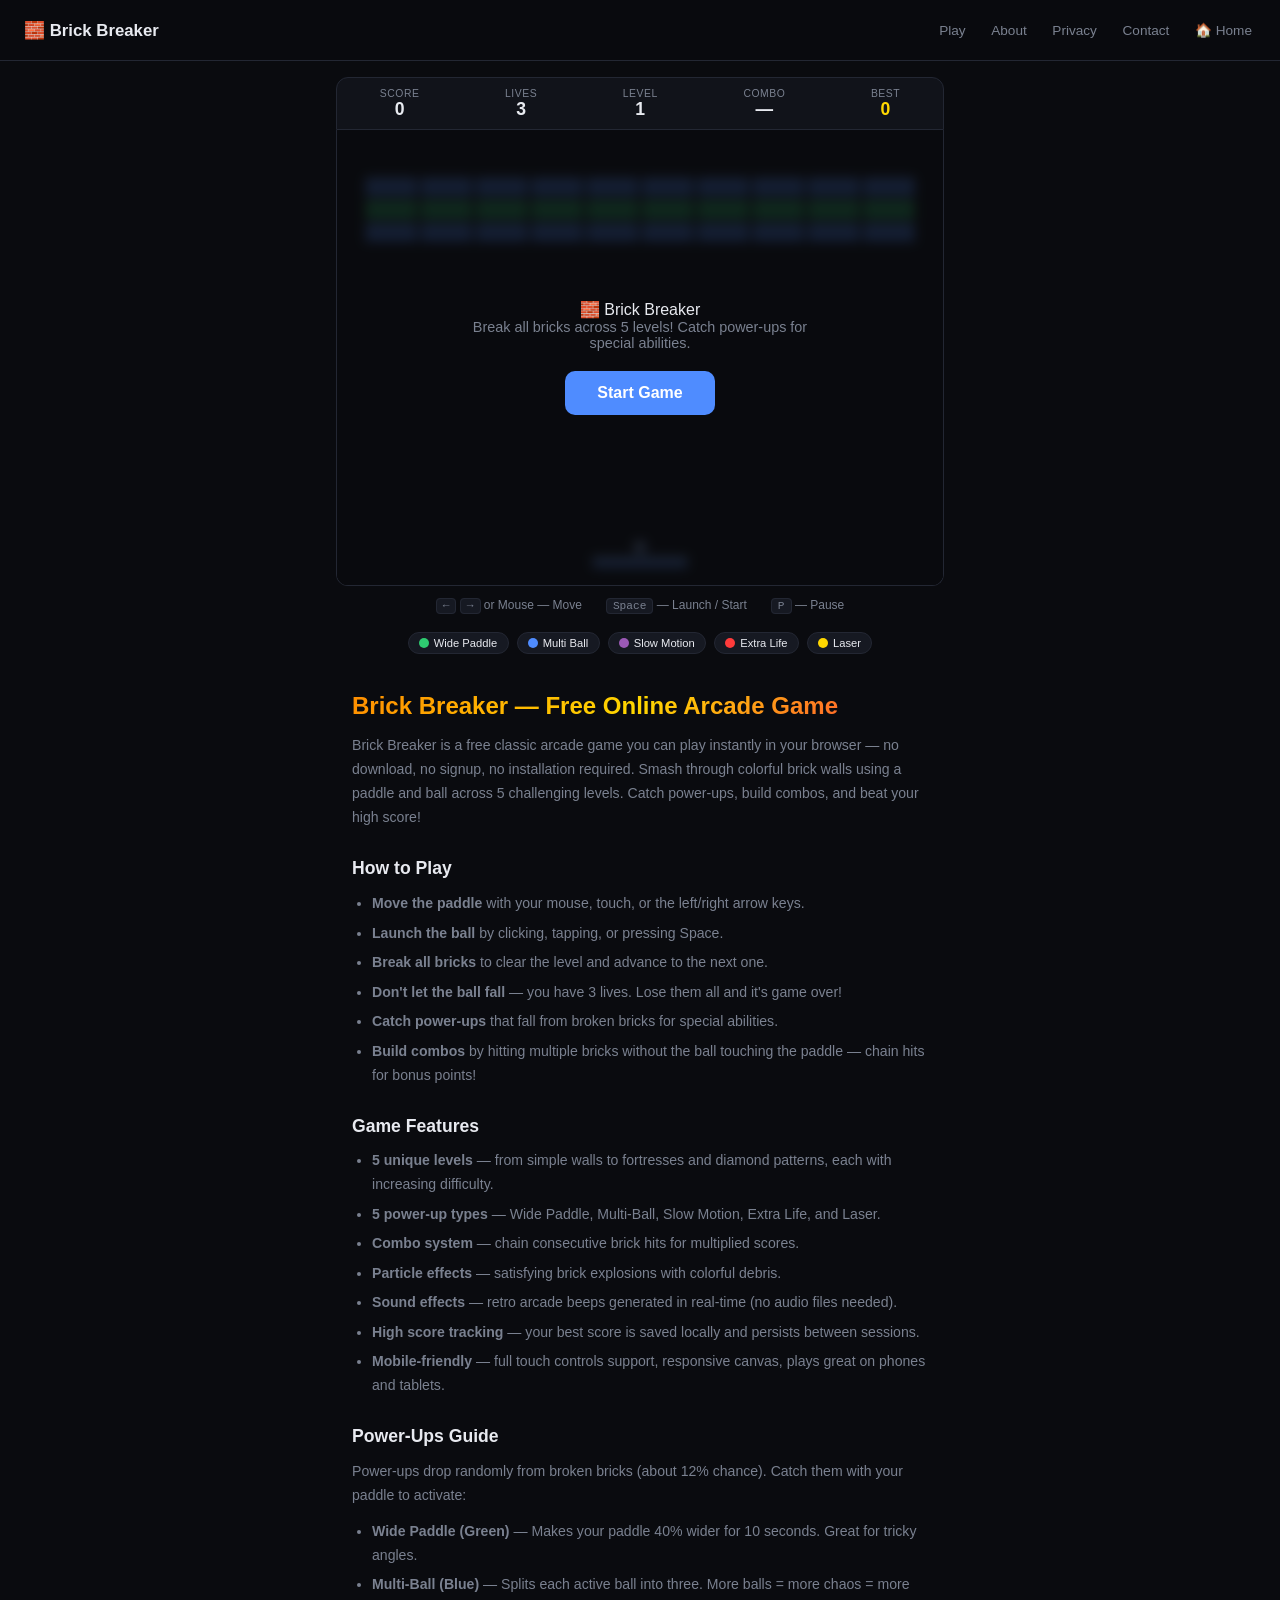
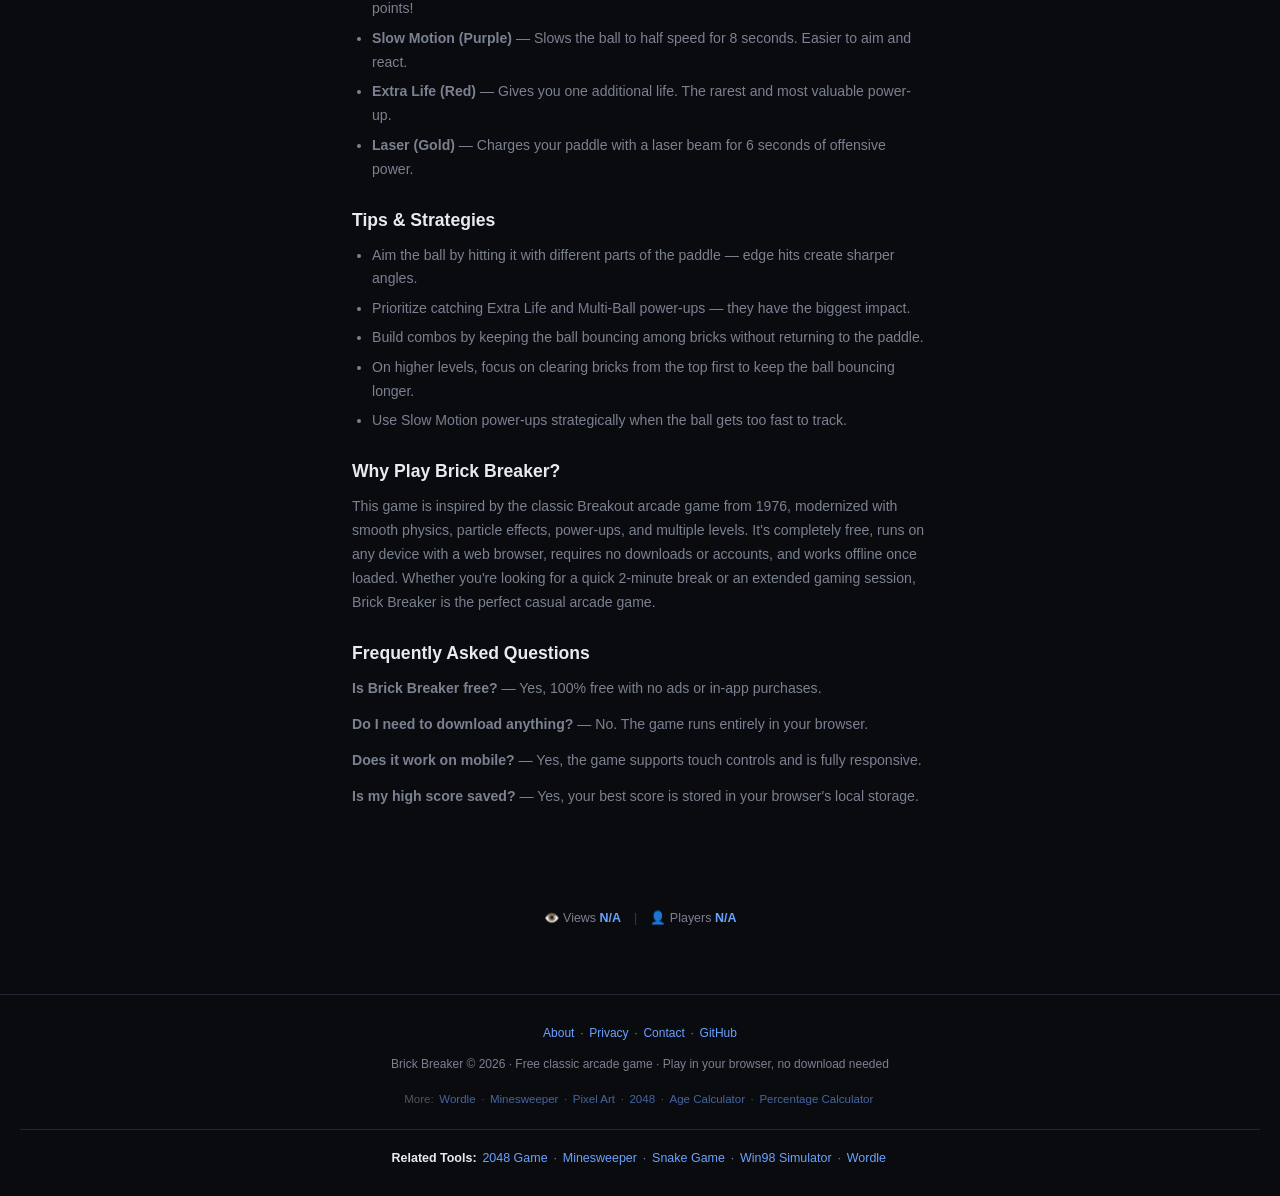
==== commit b0546319: "SEO: Organization publisher + enhanced BreadcrumbList + VideoGame schema" ====
--- a/index.html
+++ b/index.html
@@ -406,6 +406,12 @@
 <script type="application/ld+json">
 {"@context":"https://schema.org","@type":"WebApplication","name":"Brick","url":"https://jimmywithfiona.com/brick-breaker/","description":"Play Brick Breaker — free arcade game with 5 levels, power-ups, and combos. No download, instant play.","applicationCategory":"DesignApplication","operatingSystem":"Any (Web Browser)","offers":{"@type":"Offer","price":"0","priceCurrency":"USD"}}
 </script>
+
+<script type="application/ld+json">{"@context":"https://schema.org","@type":"Organization","name":"JimmyWithFiona","url":"https://jimmywithfiona.com/","logo":"https://jimmywithfiona.com/og.png","description":"Free online tools, games, and daily content","sameAs":["https://github.com/JimmyLLLL"]}</script>
+
+<script type="application/ld+json">{"@context":"https://schema.org","@type":"BreadcrumbList","itemListElement":[{"@type":"ListItem","position":1,"name":"Home","item":"https://jimmywithfiona.com/"},{"@type":"ListItem","position":2,"name":"Games","item":"https://jimmywithfiona.com/games/"},{"@type":"ListItem","position":3,"name":"Brick Breaker","item":"https://jimmywithfiona.com/brick-breaker/"}]}</script>
+
+<script type="application/ld+json">{"@context":"https://schema.org","@type":"VideoGame","name":"Brick Breaker","url":"https://jimmywithfiona.com/brick-breaker/","applicationCategory":"Game","operatingSystem":"Any (Web Browser)","offers":{"@type":"Offer","price":"0","priceCurrency":"USD"},"publisher":{"@type":"Organization","name":"JimmyWithFiona","url":"https://jimmywithfiona.com/"}}</script>
 </head>
 <body>
 
@@ -421,6 +427,96 @@
 </nav>
 
 <main class="game-wrap">
+
+    <!-- HUD -->
+    <div class="hud">
+        <div class="hud-item"><span class="hud-label">Score</span><span class="hud-value" id="score">0</span></div>
+        <div class="hud-item"><span class="hud-label">Lives</span><span class="hud-value" id="lives">3</span></div>
+        <div class="hud-item"><span class="hud-label">Level</span><span class="hud-value" id="level">1</span></div>
+        <div class="hud-item"><span class="hud-label">Combo</span><span class="hud-value" id="combo">—</span></div>
+        <div class="hud-item"><span class="hud-label">Best</span><span class="hud-value gold" id="highScore">0</span></div>
+    </div>
+
+    <!-- Canvas -->
+    <div class="canvas-container">
+        <canvas id="gameCanvas" width="640" height="480"></canvas>
+        <div class="overlay" id="overlay">
+            <div id="overlayTitle" class="overlay-title">🧱 Brick Breaker</div>
+            <p id="overlayText">Break all bricks across 5 levels! Catch power-ups for special abilities.</p>
+            <button class="btn-start" id="startBtn">Start Game</button>
+        </div>
+    </div>
+
+    <!-- Controls -->
+    <div class="controls">
+        <span><kbd>←</kbd> <kbd>→</kbd> or Mouse — Move</span>
+        <span><kbd>Space</kbd> — Launch / Start</span>
+        <span><kbd>P</kbd> — Pause</span>
+    </div>
+
+    <!-- Power-up legend -->
+    <div class="legend">
+        <div class="legend-item"><span class="legend-dot" style="background:#2ecc71"></span>Wide Paddle</div>
+        <div class="legend-item"><span class="legend-dot" style="background:#4f8cff"></span>Multi Ball</div>
+        <div class="legend-item"><span class="legend-dot" style="background:#9b59b6"></span>Slow Motion</div>
+        <div class="legend-item"><span class="legend-dot" style="background:#ff3b3b"></span>Extra Life</div>
+        <div class="legend-item"><span class="legend-dot" style="background:#ffd700"></span>Laser</div>
+    </div>
+</div>
+
+<!-- SEO Content (below game, crawlable) -->
+<div class="seo-content">
+    <h1>Brick Breaker — Free Online Arcade Game</h1>
+    <p>Brick Breaker is a free classic arcade game you can play instantly in your browser — no download, no signup, no installation required. Smash through colorful brick walls using a paddle and ball across 5 challenging levels. Catch power-ups, build combos, and beat your high score!</p>
+
+    <h2>How to Play</h2>
+    <ul>
+        <li><strong>Move the paddle</strong> with your mouse, touch, or the left/right arrow keys.</li>
+        <li><strong>Launch the ball</strong> by clicking, tapping, or pressing Space.</li>
+        <li><strong>Break all bricks</strong> to clear the level and advance to the next one.</li>
+        <li><strong>Don't let the ball fall</strong> — you have 3 lives. Lose them all and it's game over!</li>
+        <li><strong>Catch power-ups</strong> that fall from broken bricks for special abilities.</li>
+        <li><strong>Build combos</strong> by hitting multiple bricks without the ball touching the paddle — chain hits for bonus points!</li>
+    </ul>
+
+    <h2>Game Features</h2>
+    <ul>
+        <li><strong>5 unique levels</strong> — from simple walls to fortresses and diamond patterns, each with increasing difficulty.</li>
+        <li><strong>5 power-up types</strong> — Wide Paddle, Multi-Ball, Slow Motion, Extra Life, and Laser.</li>
+        <li><strong>Combo system</strong> — chain consecutive brick hits for multiplied scores.</li>
+        <li><strong>Particle effects</strong> — satisfying brick explosions with colorful debris.</li>
+        <li><strong>Sound effects</strong> — retro arcade beeps generated in real-time (no audio files needed).</li>
+        <li><strong>High score tracking</strong> — your best score is saved locally and persists between sessions.</li>
+        <li><strong>Mobile-friendly</strong> — full touch controls support, responsive canvas, plays great on phones and tablets.</li>
+    </ul>
+
+    <h2>Power-Ups Guide</h2>
+    <p>Power-ups drop randomly from broken bricks (about 12% chance). Catch them with your paddle to activate:</p>
+    <ul>
+        <li><strong>Wide Paddle (Green)</strong> — Makes your paddle 40% wider for 10 seconds. Great for tricky angles.</li>
+        <li><strong>Multi-Ball (Blue)</strong> — Splits each active ball into three. More balls = more chaos = more points!</li>
+        <li><strong>Slow Motion (Purple)</strong> — Slows the ball to half speed for 8 seconds. Easier to aim and react.</li>
+        <li><strong>Extra Life (Red)</strong> — Gives you one additional life. The rarest and most valuable power-up.</li>
+        <li><strong>Laser (Gold)</strong> — Charges your paddle with a laser beam for 6 seconds of offensive power.</li>
+    </ul>
+
+    <h2>Tips & Strategies</h2>
+    <ul>
+        <li>Aim the ball by hitting it with different parts of the paddle — edge hits create sharper angles.</li>
+        <li>Prioritize catching Extra Life and Multi-Ball power-ups — they have the biggest impact.</li>
+        <li>Build combos by keeping the ball bouncing among bricks without returning to the paddle.</li>
+        <li>On higher levels, focus on clearing bricks from the top first to keep the ball bouncing longer.</li>
+        <li>Use Slow Motion power-ups strategically when the ball gets too fast to track.</li>
+    </ul>
+
+    <h2>Why Play Brick Breaker?</h2>
+    <p>This game is inspired by the classic Breakout arcade game from 1976, modernized with smooth physics, particle effects, power-ups, and multiple levels. It's completely free, runs on any device with a web browser, requires no downloads or accounts, and works offline once loaded. Whether you're looking for a quick 2-minute break or an extended gaming session, Brick Breaker is the perfect casual arcade game.</p>
+
+    <h2>Frequently Asked Questions</h2>
+    <p><strong>Is Brick Breaker free?</strong> — Yes, 100% free with no ads or in-app purchases.</p>
+    <p><strong>Do I need to download anything?</strong> — No. The game runs entirely in your browser.</p>
+    <p><strong>Does it work on mobile?</strong> — Yes, the game supports touch controls and is fully responsive.</p>
+    <p><strong>Is my high score saved?</strong> — Yes, your best score is stored in your browser's local storage.</p>
 <!-- AdSense Ad Unit -->
 <ins class="adsbygoogle"
      style="display:block"
@@ -431,97 +527,6 @@
 <script>
      (adsbygoogle = window.adsbygoogle || []).push({});
 </script>
-
-
-    <!-- HUD -->
-    <div class="hud">
-        <div class="hud-item"><span class="hud-label">Score</span><span class="hud-value" id="score">0</span></div>
-        <div class="hud-item"><span class="hud-label">Lives</span><span class="hud-value" id="lives">3</span></div>
-        <div class="hud-item"><span class="hud-label">Level</span><span class="hud-value" id="level">1</span></div>
-        <div class="hud-item"><span class="hud-label">Combo</span><span class="hud-value" id="combo">—</span></div>
-        <div class="hud-item"><span class="hud-label">Best</span><span class="hud-value gold" id="highScore">0</span></div>
-    </div>
-
-    <!-- Canvas -->
-    <div class="canvas-container">
-        <canvas id="gameCanvas" width="640" height="480"></canvas>
-        <div class="overlay" id="overlay">
-            <div id="overlayTitle" class="overlay-title">🧱 Brick Breaker</div>
-            <p id="overlayText">Break all bricks across 5 levels! Catch power-ups for special abilities.</p>
-            <button class="btn-start" id="startBtn">Start Game</button>
-        </div>
-    </div>
-
-    <!-- Controls -->
-    <div class="controls">
-        <span><kbd>←</kbd> <kbd>→</kbd> or Mouse — Move</span>
-        <span><kbd>Space</kbd> — Launch / Start</span>
-        <span><kbd>P</kbd> — Pause</span>
-    </div>
-
-    <!-- Power-up legend -->
-    <div class="legend">
-        <div class="legend-item"><span class="legend-dot" style="background:#2ecc71"></span>Wide Paddle</div>
-        <div class="legend-item"><span class="legend-dot" style="background:#4f8cff"></span>Multi Ball</div>
-        <div class="legend-item"><span class="legend-dot" style="background:#9b59b6"></span>Slow Motion</div>
-        <div class="legend-item"><span class="legend-dot" style="background:#ff3b3b"></span>Extra Life</div>
-        <div class="legend-item"><span class="legend-dot" style="background:#ffd700"></span>Laser</div>
-    </div>
-</div>
-
-<!-- SEO Content (below game, crawlable) -->
-<div class="seo-content">
-    <h1>Brick Breaker — Free Online Arcade Game</h1>
-    <p>Brick Breaker is a free classic arcade game you can play instantly in your browser — no download, no signup, no installation required. Smash through colorful brick walls using a paddle and ball across 5 challenging levels. Catch power-ups, build combos, and beat your high score!</p>
-
-    <h2>How to Play</h2>
-    <ul>
-        <li><strong>Move the paddle</strong> with your mouse, touch, or the left/right arrow keys.</li>
-        <li><strong>Launch the ball</strong> by clicking, tapping, or pressing Space.</li>
-        <li><strong>Break all bricks</strong> to clear the level and advance to the next one.</li>
-        <li><strong>Don't let the ball fall</strong> — you have 3 lives. Lose them all and it's game over!</li>
-        <li><strong>Catch power-ups</strong> that fall from broken bricks for special abilities.</li>
-        <li><strong>Build combos</strong> by hitting multiple bricks without the ball touching the paddle — chain hits for bonus points!</li>
-    </ul>
-
-    <h2>Game Features</h2>
-    <ul>
-        <li><strong>5 unique levels</strong> — from simple walls to fortresses and diamond patterns, each with increasing difficulty.</li>
-        <li><strong>5 power-up types</strong> — Wide Paddle, Multi-Ball, Slow Motion, Extra Life, and Laser.</li>
-        <li><strong>Combo system</strong> — chain consecutive brick hits for multiplied scores.</li>
-        <li><strong>Particle effects</strong> — satisfying brick explosions with colorful debris.</li>
-        <li><strong>Sound effects</strong> — retro arcade beeps generated in real-time (no audio files needed).</li>
-        <li><strong>High score tracking</strong> — your best score is saved locally and persists between sessions.</li>
-        <li><strong>Mobile-friendly</strong> — full touch controls support, responsive canvas, plays great on phones and tablets.</li>
-    </ul>
-
-    <h2>Power-Ups Guide</h2>
-    <p>Power-ups drop randomly from broken bricks (about 12% chance). Catch them with your paddle to activate:</p>
-    <ul>
-        <li><strong>Wide Paddle (Green)</strong> — Makes your paddle 40% wider for 10 seconds. Great for tricky angles.</li>
-        <li><strong>Multi-Ball (Blue)</strong> — Splits each active ball into three. More balls = more chaos = more points!</li>
-        <li><strong>Slow Motion (Purple)</strong> — Slows the ball to half speed for 8 seconds. Easier to aim and react.</li>
-        <li><strong>Extra Life (Red)</strong> — Gives you one additional life. The rarest and most valuable power-up.</li>
-        <li><strong>Laser (Gold)</strong> — Charges your paddle with a laser beam for 6 seconds of offensive power.</li>
-    </ul>
-
-    <h2>Tips & Strategies</h2>
-    <ul>
-        <li>Aim the ball by hitting it with different parts of the paddle — edge hits create sharper angles.</li>
-        <li>Prioritize catching Extra Life and Multi-Ball power-ups — they have the biggest impact.</li>
-        <li>Build combos by keeping the ball bouncing among bricks without returning to the paddle.</li>
-        <li>On higher levels, focus on clearing bricks from the top first to keep the ball bouncing longer.</li>
-        <li>Use Slow Motion power-ups strategically when the ball gets too fast to track.</li>
-    </ul>
-
-    <h2>Why Play Brick Breaker?</h2>
-    <p>This game is inspired by the classic Breakout arcade game from 1976, modernized with smooth physics, particle effects, power-ups, and multiple levels. It's completely free, runs on any device with a web browser, requires no downloads or accounts, and works offline once loaded. Whether you're looking for a quick 2-minute break or an extended gaming session, Brick Breaker is the perfect casual arcade game.</p>
-
-    <h2>Frequently Asked Questions</h2>
-    <p><strong>Is Brick Breaker free?</strong> — Yes, 100% free with no ads or in-app purchases.</p>
-    <p><strong>Do I need to download anything?</strong> — No. The game runs entirely in your browser.</p>
-    <p><strong>Does it work on mobile?</strong> — Yes, the game supports touch controls and is fully responsive.</p>
-    <p><strong>Is my high score saved?</strong> — Yes, your best score is stored in your browser's local storage.</p>
 </main>
 
 <div class="seo-content">
@@ -542,6 +547,7 @@
     <p style="margin-top:0.4rem;">Brick Breaker © 2026 · Free classic arcade game · Play in your browser, no download needed</p>
 
     <div style="margin-top:0.6rem;font-size:0.72rem;opacity:0.6;">More: <a href="/wordle/">Wordle</a> · <a href="/minesweeper/">Minesweeper</a> · <a href="/pixel-art/">Pixel Art</a> · <a href="/game-2048/">2048</a> · <a href="/age-calculator/">Age Calculator</a> · <a href="/percentage-calculator/">Percentage Calculator</a></div>
+<div class="related-tools" style="margin-top:0.8rem;font-size:0.78rem;color:var(--text-dim,#7a8190);padding-top:0.6rem;border-top:1px solid var(--border,#232733);"><strong style="color:var(--text,#e8eaf0);">Related Tools:</strong> <a href="https://jimmywithfiona.com/game-2048/">2048 Game</a> · <a href="https://jimmywithfiona.com/minesweeper/">Minesweeper</a> · <a href="https://jimmywithfiona.com/snake-game/">Snake Game</a> · <a href="https://jimmywithfiona.com/win98-simulator/">Win98 Simulator</a> · <a href="https://jimmywithfiona.com/wordle/">Wordle</a></div>
 </footer>
 
 <script defer src="js/game.js"></script>
